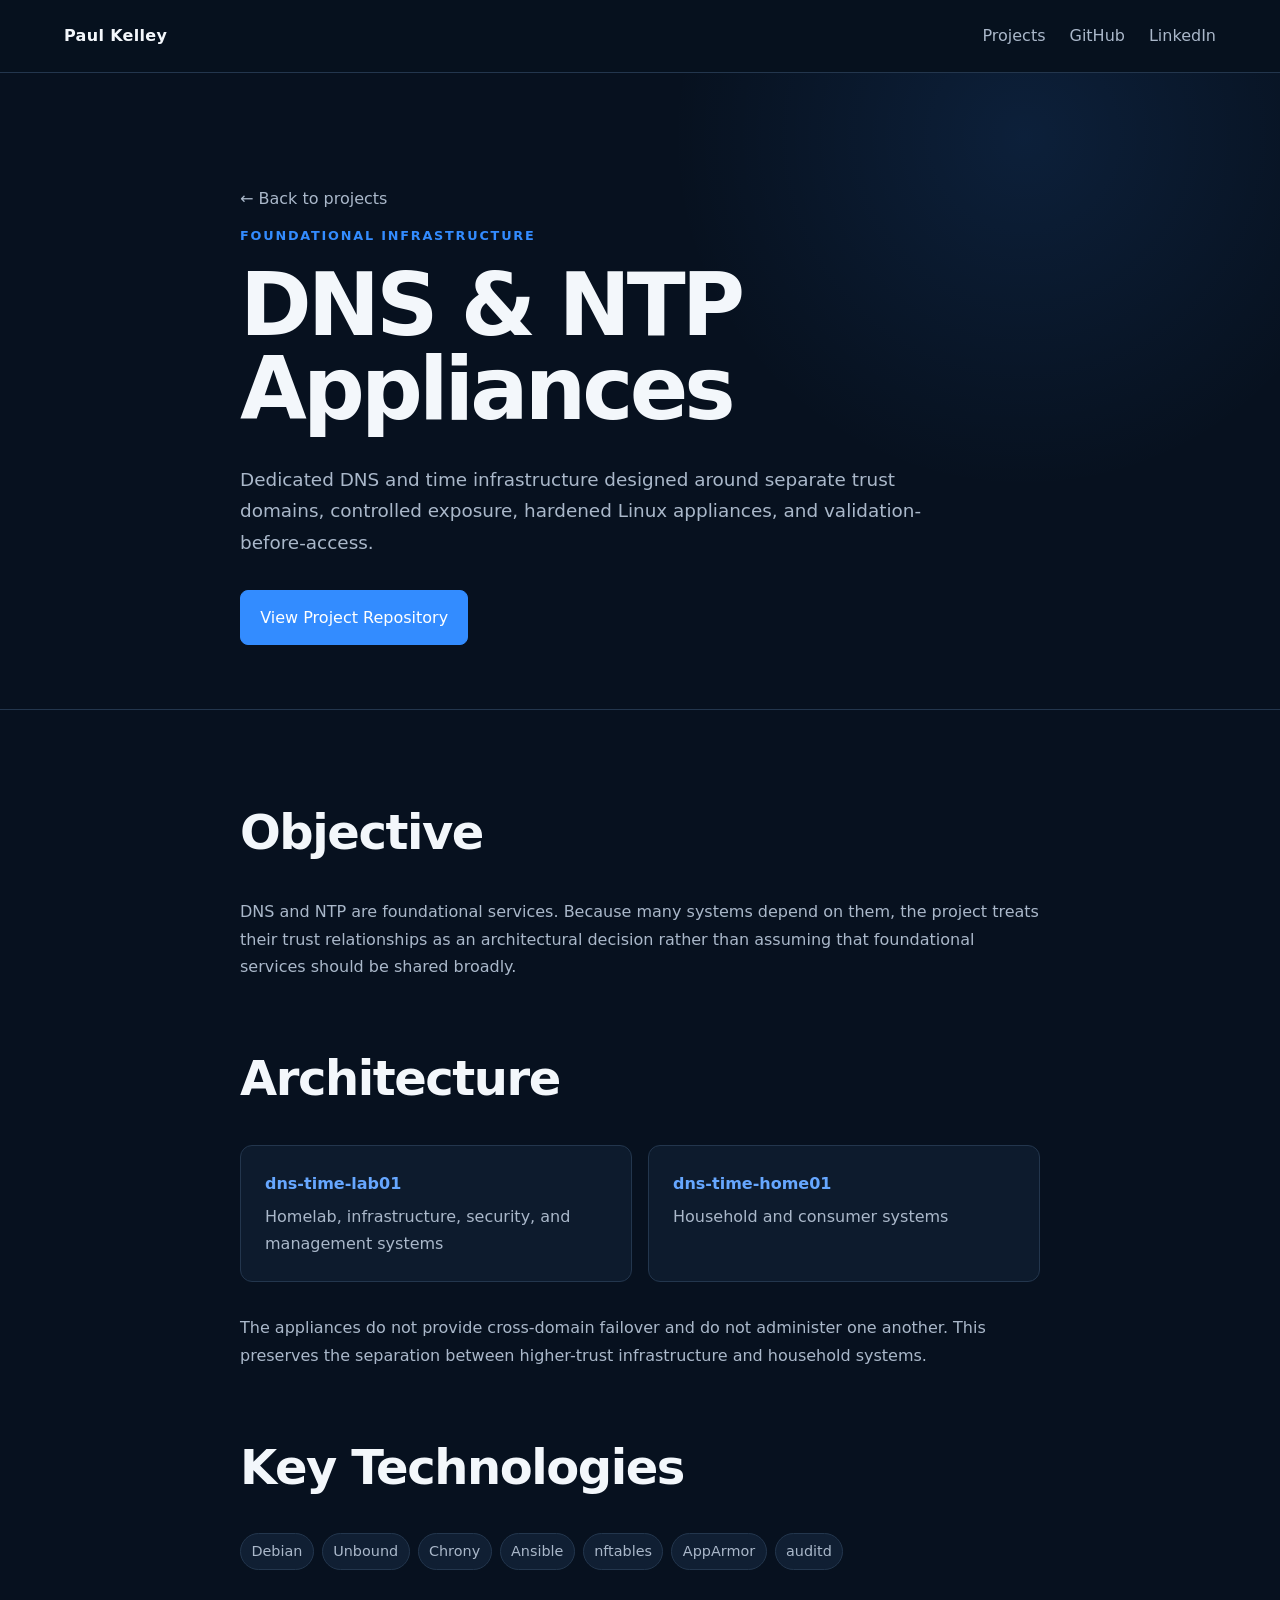
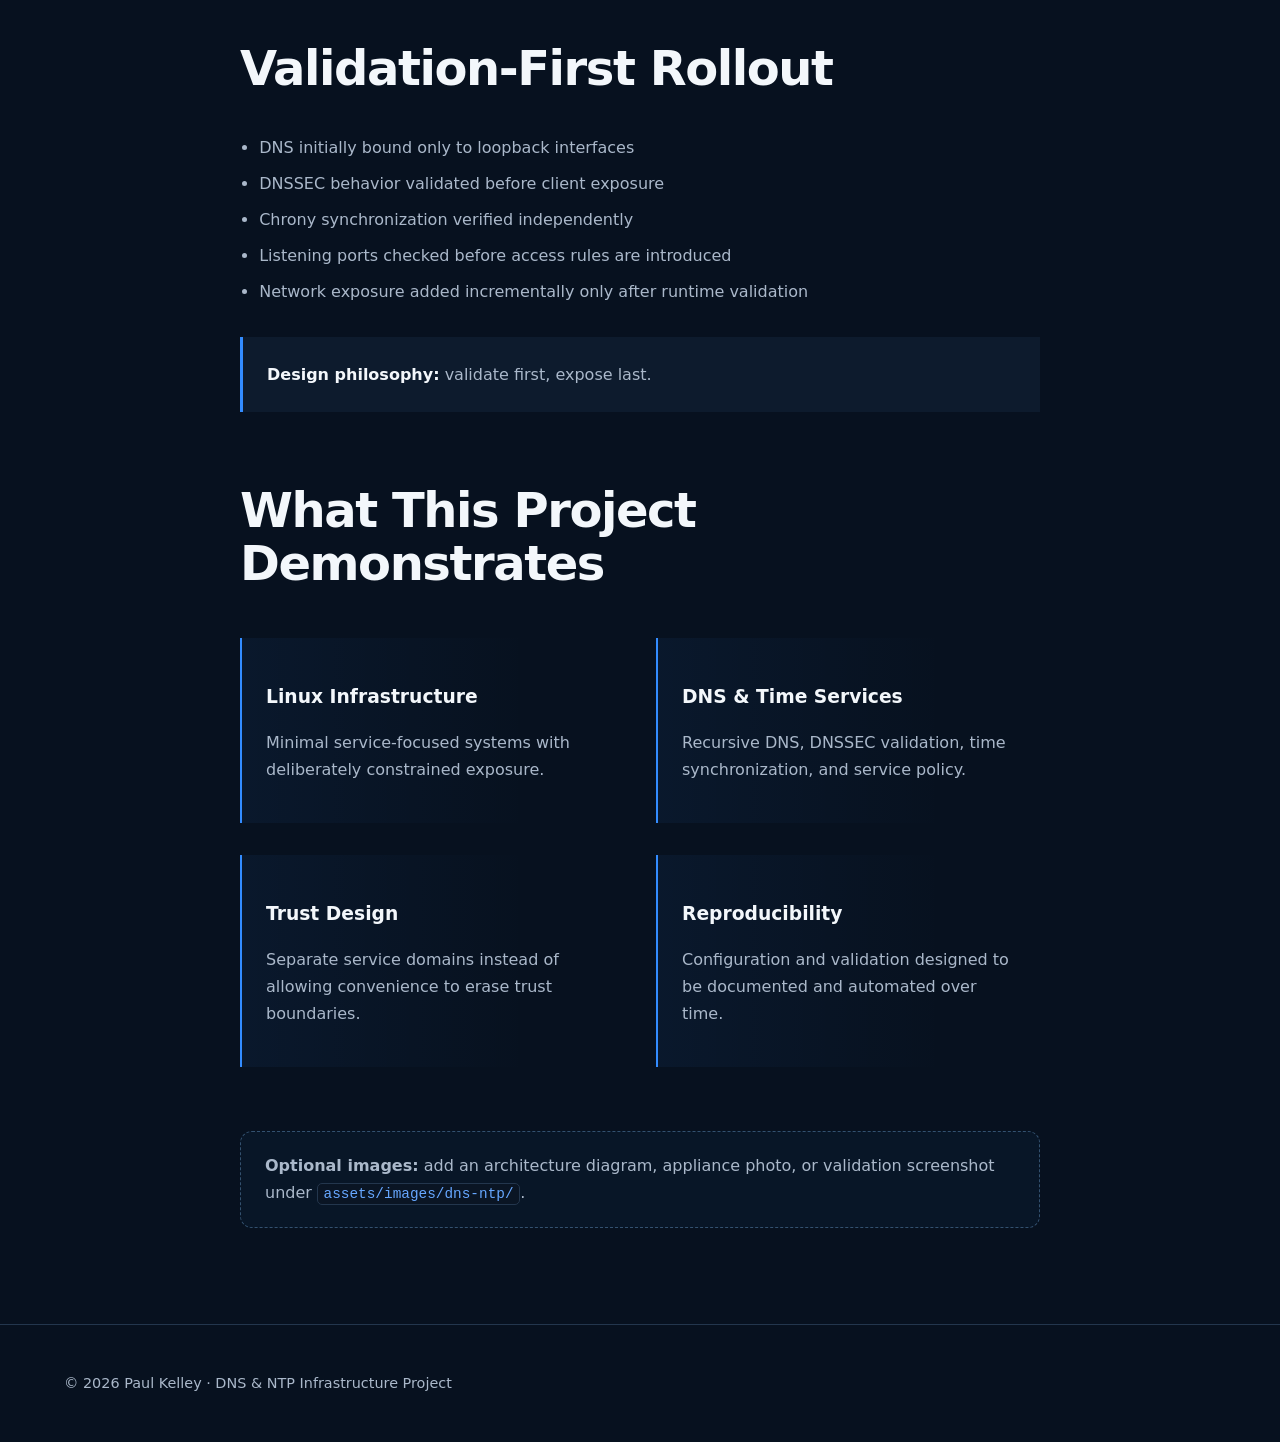
==== projects/dns-ntp.html @ 964af4e3 "Build portfolio website" ====
<!DOCTYPE html>
<html lang="en">
<head>
    <meta charset="UTF-8">
    <meta name="viewport" content="width=device-width, initial-scale=1.0">
    <meta name="description" content="DNS and NTP appliance project by Paul Kelley — hardened foundational services separated by trust domain and validated before exposure.">
    <meta name="theme-color" content="#07111f">
    <title>DNS &amp; NTP Appliances | Paul Kelley</title>
    <link rel="stylesheet" href="../styles.css">
</head>
<body>
<header class="site-header">
    <div class="container nav-container">
        <a class="site-name" href="../index.html">Paul Kelley</a>
        <nav aria-label="Primary navigation">
            <a href="../index.html#projects">Projects</a>
            <a href="https://github.com/paulrkelley" target="_blank" rel="noopener noreferrer">GitHub</a>
            <a href="https://www.linkedin.com/in/paulkelley1" target="_blank" rel="noopener noreferrer">LinkedIn</a>
        </nav>
    </div>
</header>

<main>
<section class="project-hero">
    <div class="container narrow">
        <a class="back-link" href="../index.html#projects">← Back to projects</a>
        <p class="eyebrow">Foundational Infrastructure</p>
        <h1>DNS &amp; NTP Appliances</h1>
        <p class="project-lead">
            Dedicated DNS and time infrastructure designed around separate trust domains, controlled exposure,
            hardened Linux appliances, and validation-before-access.
        </p>
        <div class="hero-actions">
            <a class="button primary" href="https://github.com/paulrkelley/secure-homelab-public/tree/main/projects/dns-ntp-appliances" target="_blank" rel="noopener noreferrer">View Project Repository</a>
        </div>
    </div>
</section>

<section class="section">
    <div class="container narrow project-content">
        <h2>Objective</h2>
        <p>
            DNS and NTP are foundational services. Because many systems depend on them, the project treats their trust
            relationships as an architectural decision rather than assuming that foundational services should be shared broadly.
        </p>

        <h2>Architecture</h2>
        <div class="architecture-flow" aria-label="DNS and NTP trust-domain architecture">
            <div class="flow-card">
                <strong>dns-time-lab01</strong>
                <span>Homelab, infrastructure, security, and management systems</span>
            </div>
            <div class="flow-card">
                <strong>dns-time-home01</strong>
                <span>Household and consumer systems</span>
            </div>
        </div>
        <p>
            The appliances do not provide cross-domain failover and do not administer one another. This preserves the
            separation between higher-trust infrastructure and household systems.
        </p>

        <h2>Key Technologies</h2>
        <ul class="tag-list large">
            <li>Debian</li>
            <li>Unbound</li>
            <li>Chrony</li>
            <li>Ansible</li>
            <li>nftables</li>
            <li>AppArmor</li>
            <li>auditd</li>
        </ul>

        <h2>Validation-First Rollout</h2>
        <ul class="feature-list">
            <li>DNS initially bound only to loopback interfaces</li>
            <li>DNSSEC behavior validated before client exposure</li>
            <li>Chrony synchronization verified independently</li>
            <li>Listening ports checked before access rules are introduced</li>
            <li>Network exposure added incrementally only after runtime validation</li>
        </ul>

        <div class="callout">
            <strong>Design philosophy:</strong> validate first, expose last.
        </div>

        <h2>What This Project Demonstrates</h2>
        <div class="skills-grid">
            <div>
                <h3>Linux Infrastructure</h3>
                <p>Minimal service-focused systems with deliberately constrained exposure.</p>
            </div>
            <div>
                <h3>DNS &amp; Time Services</h3>
                <p>Recursive DNS, DNSSEC validation, time synchronization, and service policy.</p>
            </div>
            <div>
                <h3>Trust Design</h3>
                <p>Separate service domains instead of allowing convenience to erase trust boundaries.</p>
            </div>
            <div>
                <h3>Reproducibility</h3>
                <p>Configuration and validation designed to be documented and automated over time.</p>
            </div>
        </div>

        <div class="image-placeholder">
            <p><strong>Optional images:</strong> add an architecture diagram, appliance photo, or validation screenshot under <code>assets/images/dns-ntp/</code>.</p>
        </div>
    </div>
</section>
</main>

<footer>
    <div class="container"><p>© 2026 Paul Kelley · DNS &amp; NTP Infrastructure Project</p></div>
</footer>
</body>
</html>
---- styles.css ----
:root {
    --background: #07111f;
    --background-alt: #0b1728;
    --surface: #0d1b2d;
    --surface-hover: #12243a;
    --text: #f3f7fb;
    --text-muted: #aab8ca;
    --accent: #338cff;
    --accent-light: #66a7ff;
    --border: #23364d;
    --max-width: 1180px;
    --content-width: 800px;
    --radius: 12px;
}

* {
    box-sizing: border-box;
}

html {
    scroll-behavior: smooth;
}

body {
    margin: 0;
    background: var(--background);
    color: var(--text);
    font-family: Inter, system-ui, -apple-system, BlinkMacSystemFont, "Segoe UI", sans-serif;
    line-height: 1.7;
}

a {
    color: inherit;
}

code {
    padding: 0.12rem 0.35rem;
    border: 1px solid var(--border);
    border-radius: 5px;
    background: #0a1524;
    color: var(--accent-light);
    font-family: "SFMono-Regular", Consolas, "Liberation Mono", monospace;
    font-size: 0.9em;
}

.container {
    width: min(90%, var(--max-width));
    margin-inline: auto;
}

.narrow {
    max-width: var(--content-width);
}

.section {
    padding: 6rem 0;
}

.alternate {
    background: var(--background-alt);
}

.site-header {
    position: sticky;
    top: 0;
    z-index: 100;
    border-bottom: 1px solid var(--border);
    background: rgba(7, 17, 31, 0.94);
    backdrop-filter: blur(10px);
}

.nav-container {
    min-height: 72px;
    display: flex;
    align-items: center;
    justify-content: space-between;
}

.site-name {
    text-decoration: none;
    font-weight: 750;
    letter-spacing: 0.02em;
}

nav {
    display: flex;
    gap: 1.5rem;
}

nav a {
    color: var(--text-muted);
    text-decoration: none;
    transition: color 0.2s ease;
}

nav a:hover,
nav a:focus-visible {
    color: var(--accent-light);
}

.hero {
    min-height: 75vh;
    display: flex;
    align-items: center;
    padding: 7rem 0;
    background:
        radial-gradient(circle at 85% 18%, rgba(51, 140, 255, 0.15), transparent 28%),
        linear-gradient(180deg, rgba(255,255,255,0.01), transparent 60%);
}

.hero-content {
    max-width: 900px;
}

.eyebrow,
.section-label,
.project-type {
    color: var(--accent);
    font-size: 0.8rem;
    font-weight: 800;
    text-transform: uppercase;
    letter-spacing: 0.14em;
}

.hero h1,
.project-hero h1 {
    font-size: clamp(3rem, 8vw, 6.5rem);
    line-height: 0.98;
    margin: 1rem 0 2rem;
    letter-spacing: -0.045em;
}

.hero h1 span {
    color: var(--accent);
}

.hero-description,
.project-lead,
.section-intro {
    max-width: 720px;
    color: var(--text-muted);
    font-size: 1.15rem;
}

.hero-actions {
    display: flex;
    gap: 1rem;
    flex-wrap: wrap;
    margin-top: 2rem;
}

.button {
    display: inline-block;
    padding: 0.8rem 1.2rem;
    border: 1px solid var(--border);
    border-radius: 8px;
    text-decoration: none;
    transition: 0.2s ease;
}

.button:hover,
.button:focus-visible {
    border-color: var(--accent);
    transform: translateY(-2px);
}

.button.primary {
    background: var(--accent);
    border-color: var(--accent);
    color: #fff;
}

h2 {
    margin-top: 0;
    font-size: clamp(2rem, 4vw, 3rem);
    line-height: 1.1;
    letter-spacing: -0.03em;
}

h3 {
    margin-bottom: 0.5rem;
}

.project-grid {
    display: grid;
    grid-template-columns: repeat(3, 1fr);
    gap: 1.5rem;
    margin-top: 3rem;
}

.project-card {
    padding: 2rem;
    border: 1px solid var(--border);
    border-radius: var(--radius);
    background: var(--surface);
    transition: background 0.2s ease, border-color 0.2s ease, transform 0.2s ease;
}

.project-card:hover {
    background: var(--surface-hover);
    border-color: #33516f;
    transform: translateY(-3px);
}

.project-card h3 {
    font-size: 1.5rem;
}

.project-card p {
    color: var(--text-muted);
}

.project-link {
    display: inline-block;
    margin-top: 1rem;
    color: var(--accent-light);
    text-decoration: none;
    font-weight: 700;
}

.tag-list {
    padding: 0;
    display: flex;
    flex-wrap: wrap;
    gap: 0.5rem;
    list-style: none;
}

.tag-list li {
    padding: 0.3rem 0.65rem;
    background: #101f33;
    border: 1px solid var(--border);
    border-radius: 100px;
    color: var(--text-muted);
    font-size: 0.8rem;
}

.tag-list.large li {
    font-size: 0.9rem;
}

.skills-grid {
    display: grid;
    grid-template-columns: repeat(2, 1fr);
    gap: 2rem;
    margin-top: 3rem;
}

.skills-grid > div {
    padding: 1.5rem;
    border-left: 2px solid var(--accent);
    background: linear-gradient(90deg, rgba(51, 140, 255, 0.06), transparent 75%);
}

.skills-grid p {
    color: var(--text-muted);
}

.project-hero {
    padding: 7rem 0 4rem;
    border-bottom: 1px solid var(--border);
    background: radial-gradient(circle at 80% 10%, rgba(51, 140, 255, 0.12), transparent 30%);
}

.project-hero h1 {
    font-size: clamp(3rem, 7vw, 5.4rem);
}

.back-link {
    color: var(--text-muted);
    text-decoration: none;
}

.back-link:hover,
.back-link:focus-visible {
    color: var(--accent-light);
}

.project-content > h2 {
    margin-top: 4.5rem;
}

.project-content > h2:first-child {
    margin-top: 0;
}

.project-content p,
.feature-list {
    color: var(--text-muted);
}

.feature-list {
    padding-left: 1.2rem;
}

.feature-list li {
    margin-bottom: 0.55rem;
}

.callout {
    margin: 2rem 0;
    padding: 1.5rem;
    border-left: 3px solid var(--accent);
    background: var(--surface);
    color: var(--text-muted);
}

.callout strong {
    color: var(--text);
}

.architecture-flow {
    display: grid;
    grid-template-columns: repeat(2, 1fr);
    gap: 1rem;
    margin: 2rem 0;
}

.flow-card {
    padding: 1.5rem;
    border: 1px solid var(--border);
    border-radius: var(--radius);
    background: var(--surface);
}

.flow-card strong {
    display: block;
    margin-bottom: 0.4rem;
    color: var(--accent-light);
}

.flow-card span {
    color: var(--text-muted);
}

.project-image {
    width: 100%;
    margin: 2rem 0 0;
    border: 1px solid var(--border);
    border-radius: var(--radius);
}

figure {
    margin: 2.5rem 0;
}

figcaption {
    margin-top: 0.75rem;
    color: var(--text-muted);
    font-size: 0.9rem;
}

.image-placeholder {
    margin-top: 4rem;
    padding: 1.25rem 1.5rem;
    border: 1px dashed #33516f;
    border-radius: var(--radius);
    background: rgba(51, 140, 255, 0.04);
}

.image-placeholder p {
    margin: 0;
}

.contact-section {
    text-align: left;
}

footer {
    border-top: 1px solid var(--border);
    padding: 2rem 0;
    color: var(--text-muted);
    font-size: 0.9rem;
}

@media (max-width: 800px) {
    .project-grid,
    .skills-grid,
    .architecture-flow {
        grid-template-columns: 1fr;
    }

    nav {
        display: none;
    }

    .hero {
        min-height: auto;
        padding: 6rem 0;
    }

    .section {
        padding: 4rem 0;
    }

    .project-hero {
        padding: 5rem 0 3rem;
    }
}

@media (prefers-reduced-motion: reduce) {
    html {
        scroll-behavior: auto;
    }

    *,
    *::before,
    *::after {
        transition: none !important;
    }
}
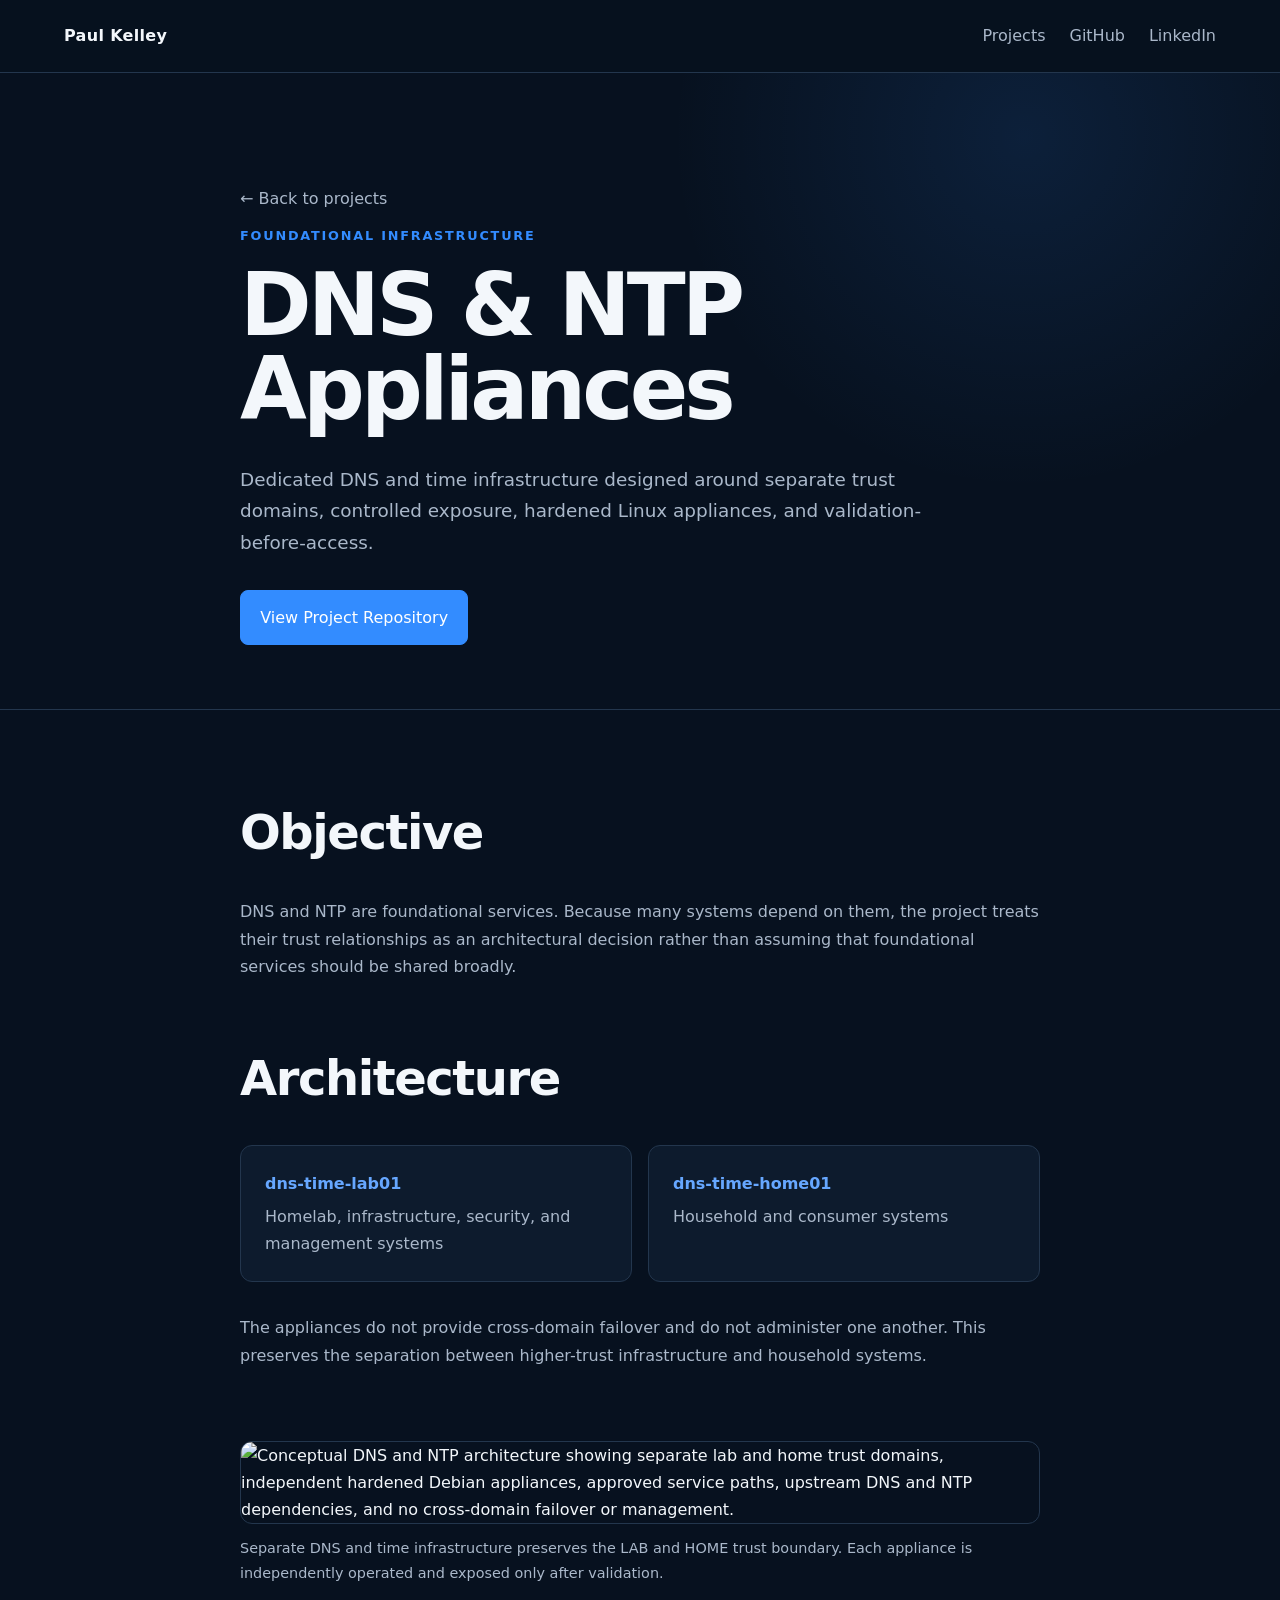
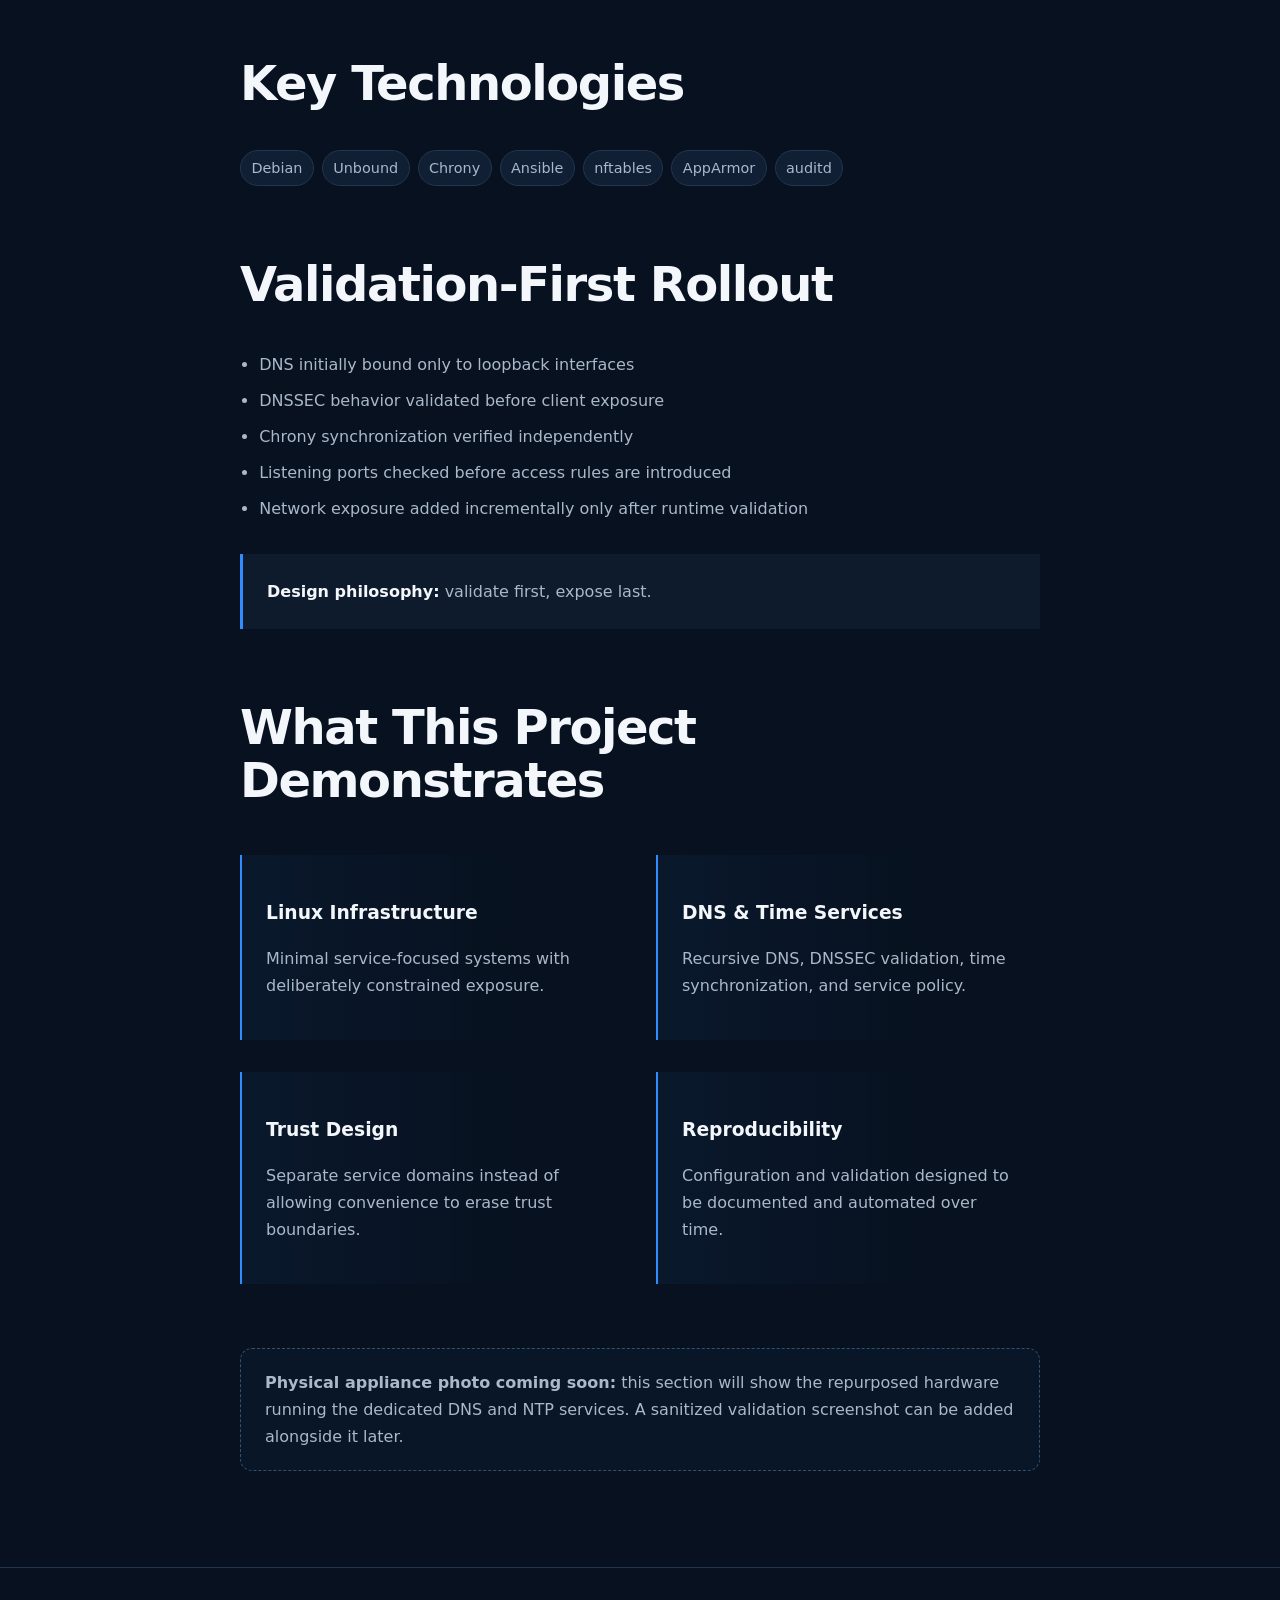
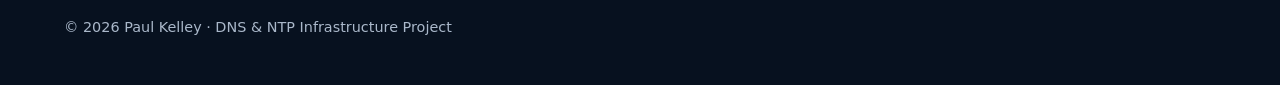
==== commit e4e4c8b3: "Add architecture diagram and update image placeholder text Added an architecture figure with a capti" ====
--- a/projects/dns-ntp.html
+++ b/projects/dns-ntp.html
@@ -60,6 +60,18 @@
             separation between higher-trust infrastructure and household systems.
         </p>
 
+        <figure class="architecture-figure">
+            <img
+                class="project-image"
+                src="../assets/images/dns-ntp/architecture.png"
+                alt="Conceptual DNS and NTP architecture showing separate lab and home trust domains, independent hardened Debian appliances, approved service paths, upstream DNS and NTP dependencies, and no cross-domain failover or management."
+                loading="lazy"
+            >
+            <figcaption>
+                Separate DNS and time infrastructure preserves the LAB and HOME trust boundary. Each appliance is independently operated and exposed only after validation.
+            </figcaption>
+        </figure>
+
         <h2>Key Technologies</h2>
         <ul class="tag-list large">
             <li>Debian</li>
@@ -105,7 +117,7 @@
         </div>
 
         <div class="image-placeholder">
-            <p><strong>Optional images:</strong> add an architecture diagram, appliance photo, or validation screenshot under <code>assets/images/dns-ntp/</code>.</p>
+            <p><strong>Physical appliance photo coming soon:</strong> this section will show the repurposed hardware running the dedicated DNS and NTP services. A sanitized validation screenshot can be added alongside it later.</p>
         </div>
     </div>
 </section>
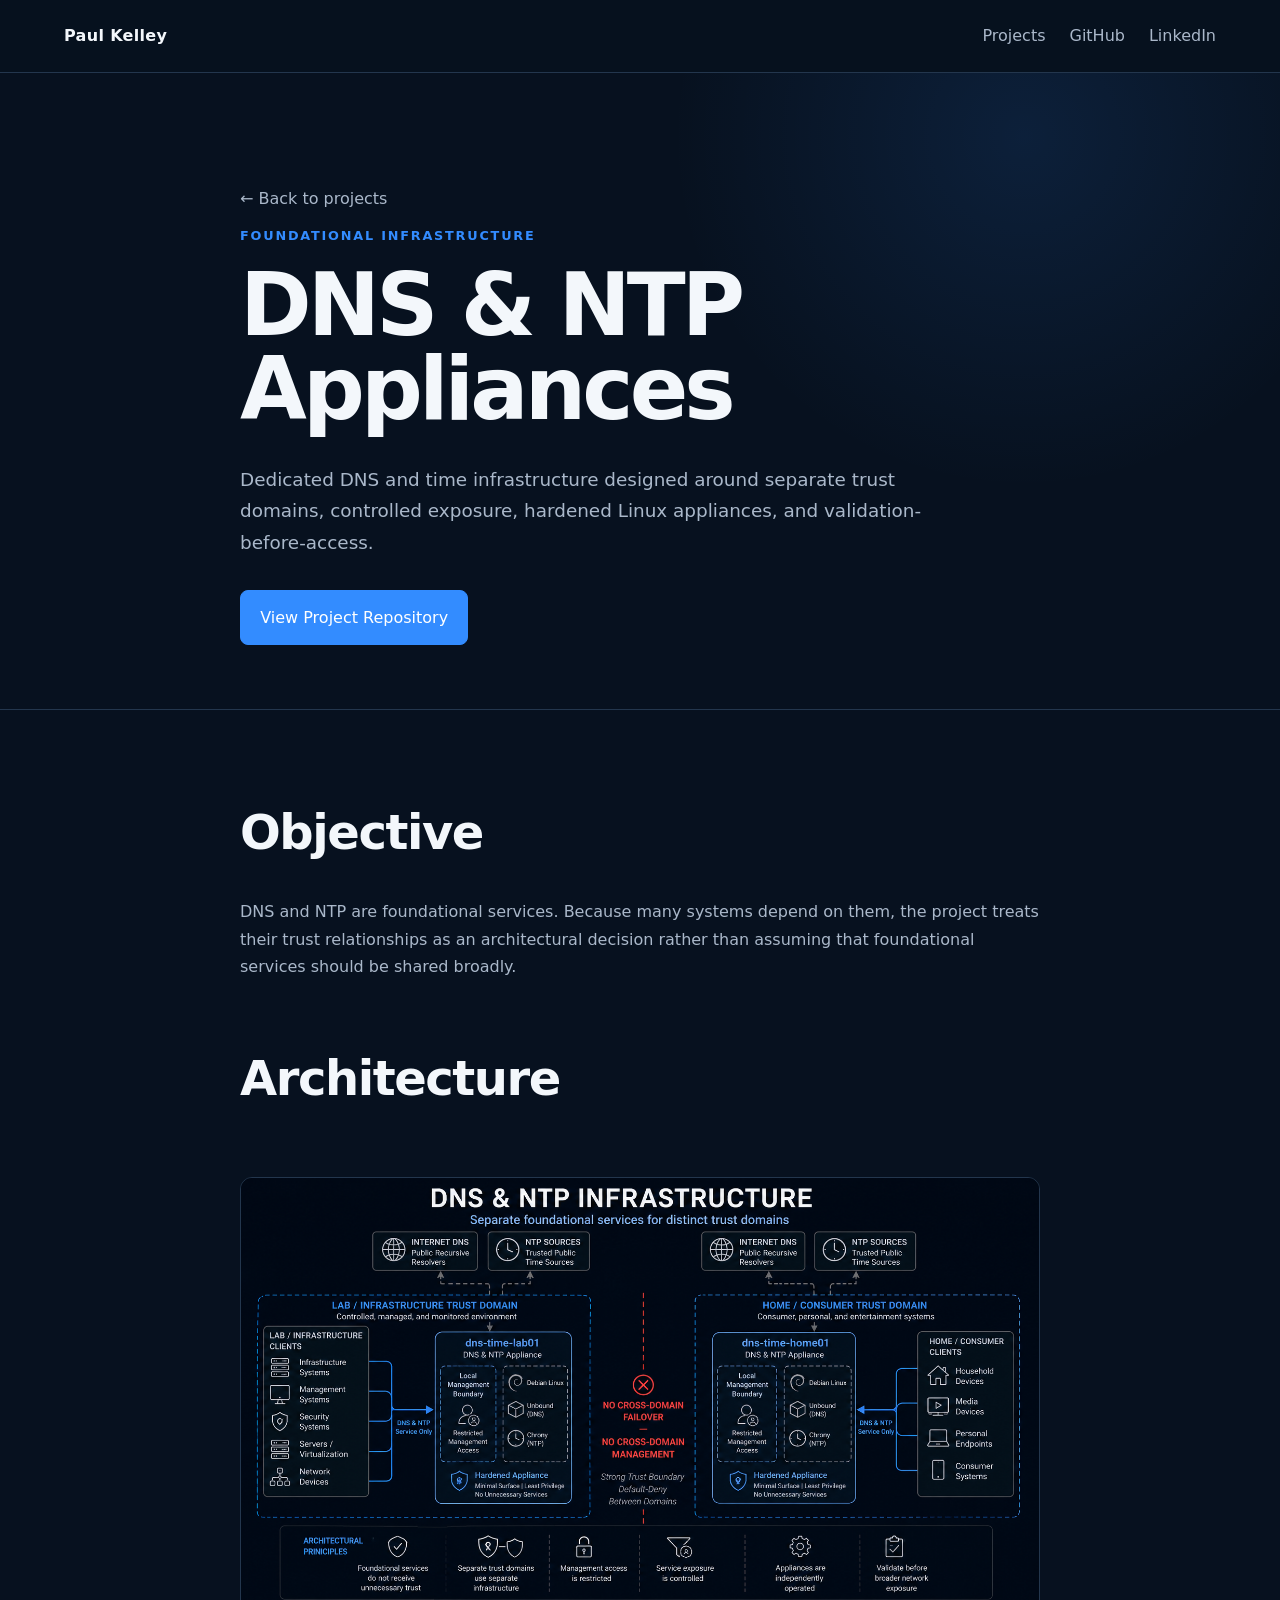
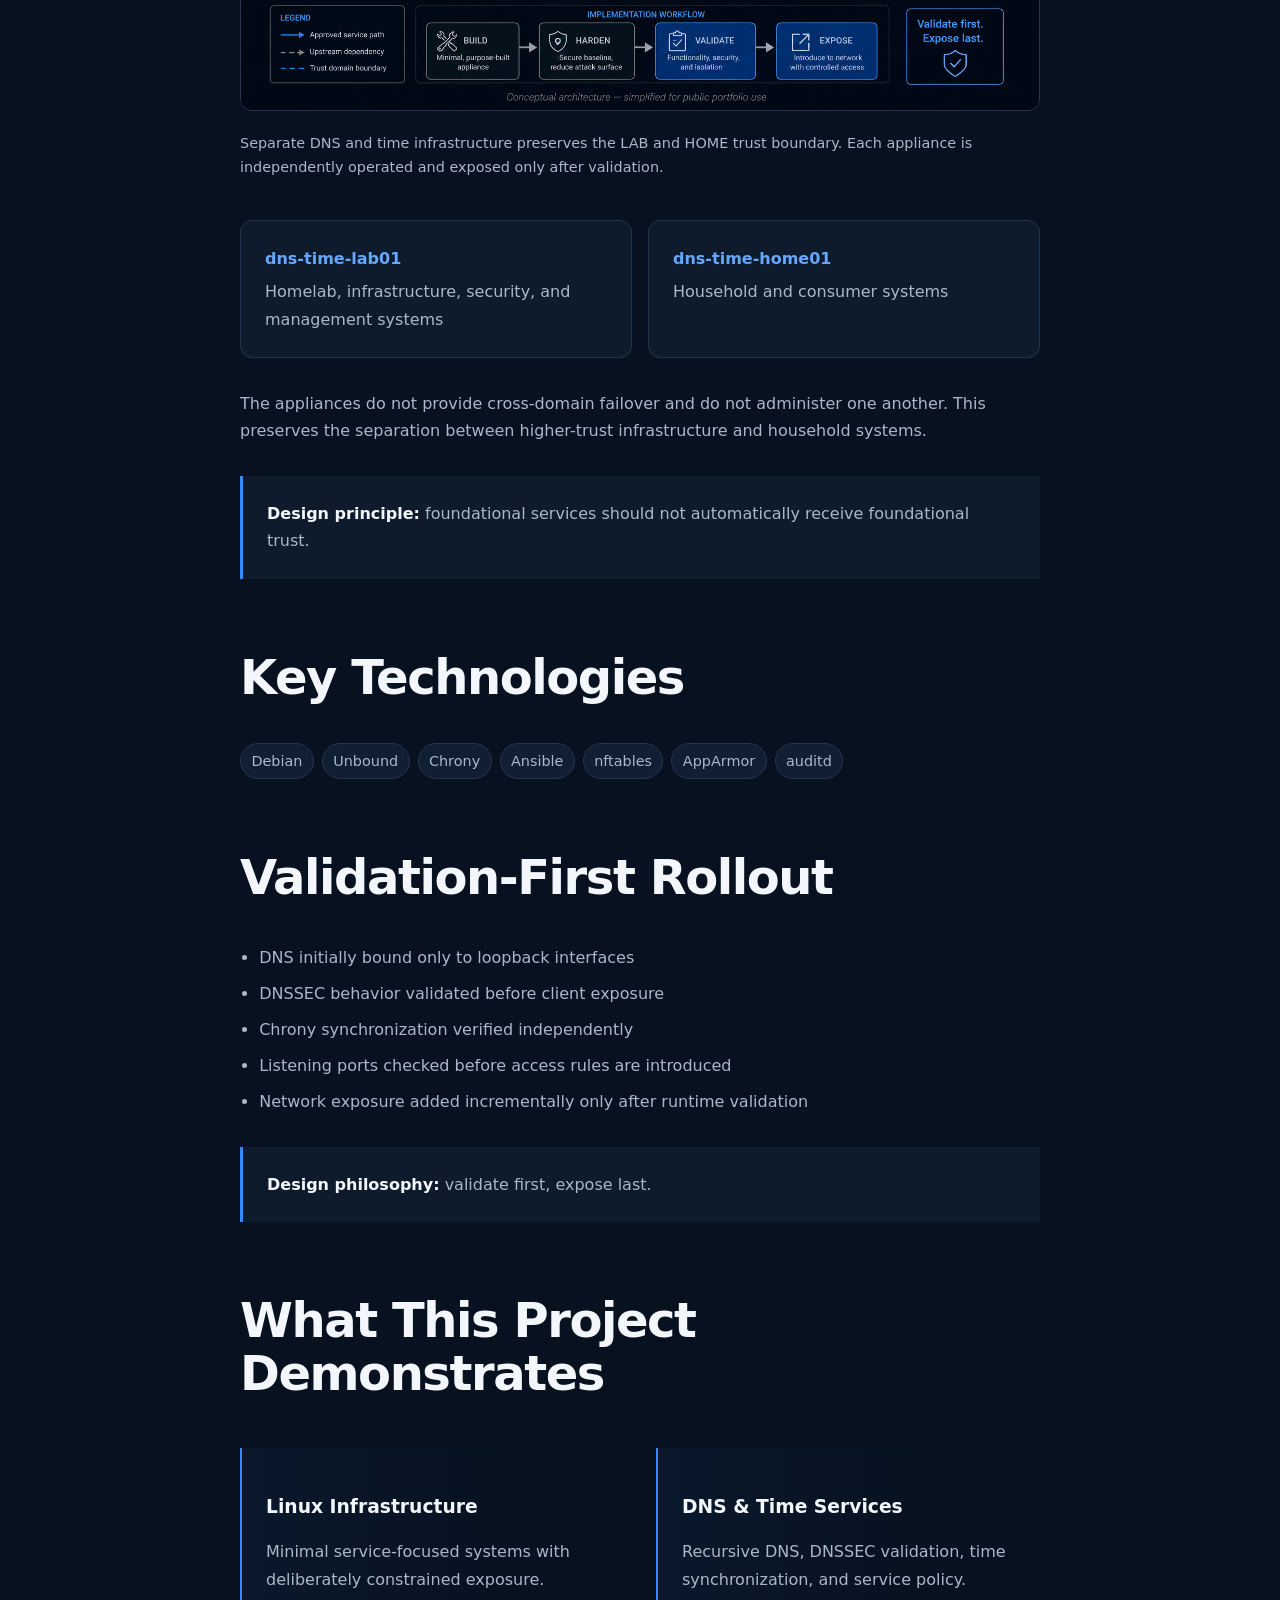
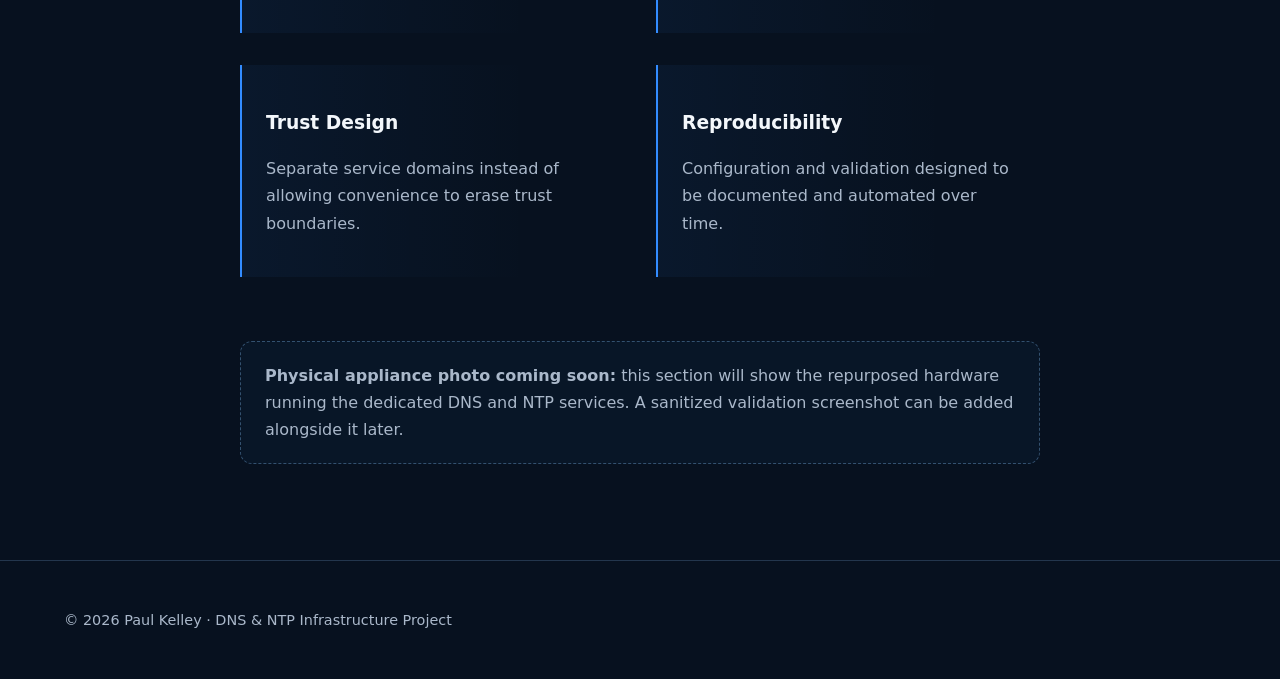
==== commit 13f6f6ff: "Refactor HTML structure for dns-ntp project" ====
--- a/projects/dns-ntp.html
+++ b/projects/dns-ntp.html
@@ -1,130 +1,100 @@
 <!DOCTYPE html>
 <html lang="en">
 <head>
-    <meta charset="UTF-8">
-    <meta name="viewport" content="width=device-width, initial-scale=1.0">
-    <meta name="description" content="DNS and NTP appliance project by Paul Kelley — hardened foundational services separated by trust domain and validated before exposure.">
-    <meta name="theme-color" content="#07111f">
-    <title>DNS &amp; NTP Appliances | Paul Kelley</title>
-    <link rel="stylesheet" href="../styles.css">
+  <meta charset="UTF-8">
+  <meta name="viewport" content="width=device-width, initial-scale=1.0">
+  <meta name="description" content="DNS and NTP appliance project by Paul Kelley — hardened foundational services separated by trust domain and validated before exposure.">
+  <meta name="theme-color" content="#07111f">
+  <title>DNS &amp; NTP Appliances | Paul Kelley</title>
+  <link rel="stylesheet" href="../styles.css">
 </head>
 <body>
 <header class="site-header">
-    <div class="container nav-container">
-        <a class="site-name" href="../index.html">Paul Kelley</a>
-        <nav aria-label="Primary navigation">
-            <a href="../index.html#projects">Projects</a>
-            <a href="https://github.com/paulrkelley" target="_blank" rel="noopener noreferrer">GitHub</a>
-            <a href="https://www.linkedin.com/in/paulkelley1" target="_blank" rel="noopener noreferrer">LinkedIn</a>
-        </nav>
-    </div>
+  <div class="container nav-container">
+    <a class="site-name" href="../index.html">Paul Kelley</a>
+    <nav aria-label="Primary navigation">
+      <a href="../index.html#projects">Projects</a>
+      <a href="https://github.com/paulrkelley" target="_blank" rel="noopener noreferrer">GitHub</a>
+      <a href="https://www.linkedin.com/in/paulkelley1" target="_blank" rel="noopener noreferrer">LinkedIn</a>
+    </nav>
+  </div>
 </header>
 
 <main>
 <section class="project-hero">
-    <div class="container narrow">
-        <a class="back-link" href="../index.html#projects">← Back to projects</a>
-        <p class="eyebrow">Foundational Infrastructure</p>
-        <h1>DNS &amp; NTP Appliances</h1>
-        <p class="project-lead">
-            Dedicated DNS and time infrastructure designed around separate trust domains, controlled exposure,
-            hardened Linux appliances, and validation-before-access.
-        </p>
-        <div class="hero-actions">
-            <a class="button primary" href="https://github.com/paulrkelley/secure-homelab-public/tree/main/projects/dns-ntp-appliances" target="_blank" rel="noopener noreferrer">View Project Repository</a>
-        </div>
+  <div class="container narrow">
+    <a class="back-link" href="../index.html#projects">← Back to projects</a>
+    <p class="eyebrow">Foundational Infrastructure</p>
+    <h1>DNS &amp; NTP Appliances</h1>
+    <p class="project-lead">Dedicated DNS and time infrastructure designed around separate trust domains, controlled exposure, hardened Linux appliances, and validation-before-access.</p>
+    <div class="hero-actions">
+      <a class="button primary" href="https://github.com/paulrkelley/secure-homelab-public/tree/main/projects/dns-ntp-appliances" target="_blank" rel="noopener noreferrer">View Project Repository</a>
     </div>
+  </div>
 </section>
 
 <section class="section">
-    <div class="container narrow project-content">
-        <h2>Objective</h2>
-        <p>
-            DNS and NTP are foundational services. Because many systems depend on them, the project treats their trust
-            relationships as an architectural decision rather than assuming that foundational services should be shared broadly.
-        </p>
+  <div class="container narrow project-content">
+    <h2>Objective</h2>
+    <p>DNS and NTP are foundational services. Because many systems depend on them, the project treats their trust relationships as an architectural decision rather than assuming that foundational services should be shared broadly.</p>
 
-        <h2>Architecture</h2>
-        <div class="architecture-flow" aria-label="DNS and NTP trust-domain architecture">
-            <div class="flow-card">
-                <strong>dns-time-lab01</strong>
-                <span>Homelab, infrastructure, security, and management systems</span>
-            </div>
-            <div class="flow-card">
-                <strong>dns-time-home01</strong>
-                <span>Household and consumer systems</span>
-            </div>
-        </div>
-        <p>
-            The appliances do not provide cross-domain failover and do not administer one another. This preserves the
-            separation between higher-trust infrastructure and household systems.
-        </p>
+    <h2>Architecture</h2>
+    <figure class="architecture-figure">
+      <img class="project-image"
+           src="../assets/images/dns-ntp/dns-ntp-overview.png"
+           alt="Conceptual DNS and NTP architecture showing separate lab and home trust domains, independent hardened Debian appliances, approved service paths, upstream DNS and NTP dependencies, and no cross-domain failover or management."
+           loading="lazy">
+      <figcaption>Separate DNS and time infrastructure preserves the LAB and HOME trust boundary. Each appliance is independently operated and exposed only after validation.</figcaption>
+    </figure>
 
-        <figure class="architecture-figure">
-            <img
-                class="project-image"
-                src="../assets/images/dns-ntp/architecture.png"
-                alt="Conceptual DNS and NTP architecture showing separate lab and home trust domains, independent hardened Debian appliances, approved service paths, upstream DNS and NTP dependencies, and no cross-domain failover or management."
-                loading="lazy"
-            >
-            <figcaption>
-                Separate DNS and time infrastructure preserves the LAB and HOME trust boundary. Each appliance is independently operated and exposed only after validation.
-            </figcaption>
-        </figure>
+    <div class="architecture-flow" aria-label="DNS and NTP trust-domain architecture">
+      <div class="flow-card">
+        <strong>dns-time-lab01</strong>
+        <span>Homelab, infrastructure, security, and management systems</span>
+      </div>
+      <div class="flow-card">
+        <strong>dns-time-home01</strong>
+        <span>Household and consumer systems</span>
+      </div>
+    </div>
 
-        <h2>Key Technologies</h2>
-        <ul class="tag-list large">
-            <li>Debian</li>
-            <li>Unbound</li>
-            <li>Chrony</li>
-            <li>Ansible</li>
-            <li>nftables</li>
-            <li>AppArmor</li>
-            <li>auditd</li>
-        </ul>
+    <p>The appliances do not provide cross-domain failover and do not administer one another. This preserves the separation between higher-trust infrastructure and household systems.</p>
 
-        <h2>Validation-First Rollout</h2>
-        <ul class="feature-list">
-            <li>DNS initially bound only to loopback interfaces</li>
-            <li>DNSSEC behavior validated before client exposure</li>
-            <li>Chrony synchronization verified independently</li>
-            <li>Listening ports checked before access rules are introduced</li>
-            <li>Network exposure added incrementally only after runtime validation</li>
-        </ul>
+    <div class="callout"><strong>Design principle:</strong> foundational services should not automatically receive foundational trust.</div>
 
-        <div class="callout">
-            <strong>Design philosophy:</strong> validate first, expose last.
-        </div>
+    <h2>Key Technologies</h2>
+    <ul class="tag-list large">
+      <li>Debian</li><li>Unbound</li><li>Chrony</li><li>Ansible</li><li>nftables</li><li>AppArmor</li><li>auditd</li>
+    </ul>
 
-        <h2>What This Project Demonstrates</h2>
-        <div class="skills-grid">
-            <div>
-                <h3>Linux Infrastructure</h3>
-                <p>Minimal service-focused systems with deliberately constrained exposure.</p>
-            </div>
-            <div>
-                <h3>DNS &amp; Time Services</h3>
-                <p>Recursive DNS, DNSSEC validation, time synchronization, and service policy.</p>
-            </div>
-            <div>
-                <h3>Trust Design</h3>
-                <p>Separate service domains instead of allowing convenience to erase trust boundaries.</p>
-            </div>
-            <div>
-                <h3>Reproducibility</h3>
-                <p>Configuration and validation designed to be documented and automated over time.</p>
-            </div>
-        </div>
+    <h2>Validation-First Rollout</h2>
+    <ul class="feature-list">
+      <li>DNS initially bound only to loopback interfaces</li>
+      <li>DNSSEC behavior validated before client exposure</li>
+      <li>Chrony synchronization verified independently</li>
+      <li>Listening ports checked before access rules are introduced</li>
+      <li>Network exposure added incrementally only after runtime validation</li>
+    </ul>
 
-        <div class="image-placeholder">
-            <p><strong>Physical appliance photo coming soon:</strong> this section will show the repurposed hardware running the dedicated DNS and NTP services. A sanitized validation screenshot can be added alongside it later.</p>
-        </div>
+    <div class="callout"><strong>Design philosophy:</strong> validate first, expose last.</div>
+
+    <h2>What This Project Demonstrates</h2>
+    <div class="skills-grid">
+      <div><h3>Linux Infrastructure</h3><p>Minimal service-focused systems with deliberately constrained exposure.</p></div>
+      <div><h3>DNS &amp; Time Services</h3><p>Recursive DNS, DNSSEC validation, time synchronization, and service policy.</p></div>
+      <div><h3>Trust Design</h3><p>Separate service domains instead of allowing convenience to erase trust boundaries.</p></div>
+      <div><h3>Reproducibility</h3><p>Configuration and validation designed to be documented and automated over time.</p></div>
     </div>
+
+    <div class="image-placeholder">
+      <p><strong>Physical appliance photo coming soon:</strong> this section will show the repurposed hardware running the dedicated DNS and NTP services. A sanitized validation screenshot can be added alongside it later.</p>
+    </div>
+  </div>
 </section>
 </main>
 
 <footer>
-    <div class="container"><p>© 2026 Paul Kelley · DNS &amp; NTP Infrastructure Project</p></div>
+  <div class="container"><p>© 2026 Paul Kelley · DNS &amp; NTP Infrastructure Project</p></div>
 </footer>
 </body>
 </html>
